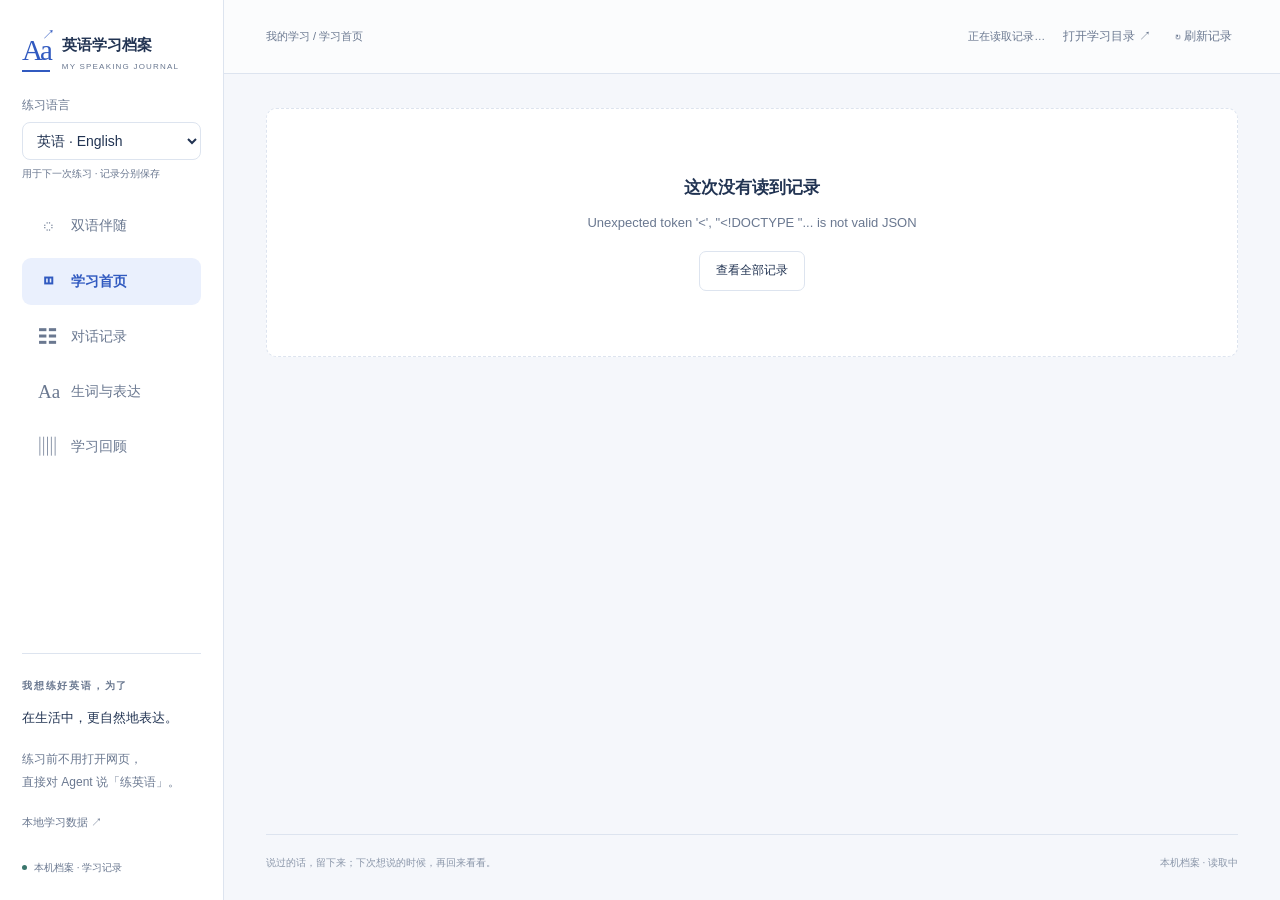
==== assets/library/index.html @ 30a13609 "Integrate Japanese as a language option in the English coach" ====
<!doctype html>
<html lang="zh-CN"><head><meta charset="utf-8"><meta name="viewport" content="width=device-width, initial-scale=1"><title>我的英语学习档案</title><link rel="icon" href="favicon.svg" type="image/svg+xml"><link rel="stylesheet" href="app.css"><link rel="stylesheet" href="live.css"><script src="/language.js" defer></script><script src="live.js" defer></script><script src="storage.js" defer></script><script src="app.js" defer></script></head>
<body><a class="skip" href="#content">跳到正文</a>
<aside class="sidebar"><a class="brand" href="#overview"><span class="brand-mark" aria-hidden="true">Aa<span>↗</span></span><span>英语学习档案<small>MY SPEAKING JOURNAL</small></span></a><div class="language-picker"><label for="practice-language">练习语言</label><select id="practice-language" aria-describedby="language-note"><option value="en" selected>英语 · English</option><option value="ja" >日语 · 日本語</option></select><small id="language-note">用于下一次练习 · 记录分别保存</small><p id="language-error" role="status" hidden></p></div><nav aria-label="主要导航"><a href="#live" data-nav="live"><span aria-hidden="true">◌</span>双语伴随</a><a href="#overview" data-nav="overview"><span aria-hidden="true">◫</span>学习首页</a><a href="#sessions" data-nav="sessions"><span aria-hidden="true">☷</span>对话记录</a><a href="#terms" data-nav="terms"><span aria-hidden="true">Aa</span>生词与表达</a><a href="#stats" data-nav="stats"><span aria-hidden="true">▥</span>学习回顾</a></nav><div class="side-note"><span class="eyebrow">我想练好英语，为了</span><p id="goal">在生活中，更自然地表达。</p><span class="fine">练习前不用打开网页，<br>直接对 Agent 说「练英语」。</span></div><a class="storage-link" href="#storage" data-nav="storage">本地学习数据 ↗</a><div class="local-tag"><i></i>本机档案 · 学习记录</div></aside>
<div class="workspace"><header class="topbar"><span id="breadcrumb">我的学习 / 学习首页</span><div><span class="sync" id="sync">正在读取记录…</span><button class="quiet folder-shortcut" data-open-folder type="button">打开学习目录 ↗</button><button class="quiet" id="refresh" type="button">↻ 刷新记录</button></div></header><section id="review-notice" class="review-notice" aria-label="本次与最近复盘" hidden></section><main id="content" tabindex="-1" aria-busy="true"><div class="empty">正在打开你的学习档案…</div></main><footer>说过的话，留下来；下次想说的时候，再回来看看。<span>本机档案 · <span id="revision">读取中</span></span></footer></div>
<dialog id="term-dialog" aria-labelledby="dialog-title"><div class="dialog-tools"><span class="eyebrow">我的表达卡片</span><button class="icon-button" id="close-dialog" aria-label="关闭表达详情">×</button></div><div id="dialog-content"></div></dialog><div role="status" id="toast" class="toast" hidden></div>
</body></html>
---- assets/library/app.css ----
:root{--ink:#213352;--muted:#6a7890;--blue:#315ac0;--pale:#eaf0fd;--paper:#fff;--bg:#f5f7fb;--line:#dde4ef;--green:#3a766c;--body:-apple-system,BlinkMacSystemFont,"PingFang SC","Microsoft YaHei",sans-serif;--display:Georgia,"Times New Roman",serif}
*{box-sizing:border-box}body{margin:0;background:var(--bg);color:var(--ink);font-family:var(--body);font-size:14px;line-height:1.65}button,input,select{font:inherit}button,a,input,select,summary{-webkit-tap-highlight-color:transparent}button{cursor:pointer}button:disabled{cursor:default;opacity:.4}a{color:var(--blue);text-decoration:none}a:hover{text-decoration:underline}button:focus-visible,a:focus-visible,input:focus-visible,select:focus-visible,summary:focus-visible{outline:3px solid #799be9;outline-offset:4px}h1,h2,h3,p{margin:0}h1{font-size:30px;letter-spacing:-1px;font-weight:650;line-height:1.4}h2{font-size:19px;line-height:1.45;font-weight:650}h3{font-size:16px;font-weight:600}p+p{margin-top:10px}.muted,.fine{color:var(--muted)}.fine{font-size:12px}.eyebrow{display:block;font-size:10px;letter-spacing:1.8px;font-weight:600;color:var(--muted);text-transform:uppercase}.skip{position:fixed;top:-100px;left:20px;z-index:30;background:white;padding:10px}.skip:focus{top:10px}.sidebar{width:224px;position:fixed;inset:0 auto 0 0;background:var(--paper);border-right:1px solid var(--line);padding:34px 22px 24px;display:flex;flex-direction:column}.brand{color:var(--ink);display:flex;align-items:center;gap:12px;font-size:15px;font-weight:650;line-height:1.4}.brand:hover{text-decoration:none}.brand small{font-size:8px;letter-spacing:1.2px;display:block;margin-top:6px;color:var(--muted);font-weight:500}.brand-mark{font:29px var(--display);letter-spacing:-3px;color:var(--blue);position:relative;border-bottom:2px solid var(--blue);padding-bottom:3px}.brand-mark span{font:13px var(--body);position:absolute;right:-5px;top:-8px;letter-spacing:0}nav{display:grid;gap:8px;margin-top:51px}nav a{display:flex;align-items:center;gap:14px;color:var(--muted);padding:12px 16px;border-radius:9px;font-size:14px}nav a:hover{background:var(--bg);text-decoration:none}nav a.active{color:var(--blue);background:var(--pale);font-weight:600}nav a>span{width:19px;text-align:center;font-size:19px;line-height:1;font-family:var(--display)}.side-note{border-top:1px solid var(--line);padding-top:24px;margin-top:auto}.side-note p{font-size:13px;margin:12px 0 16px;line-height:1.9}.local-tag{font-size:10px;color:var(--muted);margin-top:28px;display:flex;gap:7px;align-items:center}.local-tag i{width:5px;height:5px;background:var(--green);border-radius:50%}.workspace{margin-left:224px}.topbar{height:74px;border-bottom:1px solid var(--line);display:flex;align-items:center;justify-content:space-between;padding:0 42px;background:#ffffffa8;color:var(--muted);font-size:11px}.topbar>div{display:flex;align-items:center;gap:18px}.quiet{border:0;background:none;color:var(--muted);font-size:12px;padding:6px}.quiet:hover{color:var(--blue)}main{max-width:1270px;margin:auto;padding:34px 42px 44px;min-height:calc(100vh - 140px)}.page-heading{display:flex;align-items:flex-end;justify-content:space-between;gap:20px;margin-bottom:26px}.page-heading p{margin-top:8px;font-size:13px;color:var(--muted)}.page-heading .eyebrow{margin-bottom:6px}.button{display:inline-flex;align-items:center;justify-content:center;gap:10px;padding:9px 16px;min-height:39px;border:1px solid var(--line);border-radius:7px;background:white;color:var(--ink);font-size:12px;white-space:nowrap}.button:hover{text-decoration:none;background:var(--bg);border-color:#a6b9e2}.button.primary{background:var(--blue);color:white;border-color:var(--blue)}.button.primary:hover{background:#254aaa}.button.small{min-height:30px;padding:4px 10px;font-size:11px}.text-link{font-size:12px;display:inline-flex;align-items:center;gap:8px}.numbers{display:flex;gap:40px;margin:4px 0 30px}.metric{display:flex;align-items:baseline;gap:9px}.metric strong{font-family:var(--display);font-weight:400;font-size:29px;font-variant-numeric:tabular-nums;line-height:1.2}.metric>span{font-size:11px;color:var(--muted)}.help{display:inline-block;position:relative;margin-left:4px;vertical-align:middle;line-height:1}.help>button{width:15px;height:15px;border:1px solid #afbdd2;background:transparent;color:var(--muted);font:10px var(--body);border-radius:50%;padding:0}.help-body{display:none;position:absolute;z-index:15;left:0;top:23px;width:240px;max-width:75vw;padding:13px 15px;background:var(--ink);border-radius:7px;color:white;font:12px/1.7 var(--body);box-shadow:0 6px 25px #15264825;white-space:normal;letter-spacing:0}.help:hover .help-body,.help:focus-within .help-body,.help.open .help-body{display:block}.hero{display:grid;grid-template-columns:minmax(0,1.42fr) minmax(270px,.85fr);border:1px solid #ccdaf6;background:#eef3ff;border-radius:13px;overflow:hidden;margin-bottom:32px}.hero-quote{padding:28px 32px 32px;position:relative;background:linear-gradient(115deg,#edf3ff,#e5edff)}.hero-quote .eyebrow{color:var(--blue);font-size:10px}.hero-quote blockquote{font:clamp(26px,2.8vw,37px)/1.28 var(--display);letter-spacing:-.7px;color:#274781;margin:24px 0 14px;max-width:580px}.hero-quote p{font-size:12px;color:#687d9e}.hero-summary{padding:28px;background:#ffffff70;display:flex;flex-direction:column;align-items:flex-start}.hero-summary .tag{margin-bottom:12px}.hero-summary h2{font-size:17px;margin-bottom:12px}.hero-summary>p{font-size:12px;line-height:1.9;margin-bottom:20px;color:#536480}.hero-summary .button{margin-top:auto}.tag{display:inline-flex;align-items:center;font-size:10px;border-radius:4px;padding:3px 7px;color:var(--blue);background:var(--pale);line-height:1.6}.tag.neutral{color:var(--muted);background:#f0f3f7}.tag.green{background:#eaf3f0;color:var(--green)}.home-grid{display:grid;grid-template-columns:minmax(0,1.35fr) minmax(290px,1fr);gap:28px}.section-head{display:flex;align-items:center;justify-content:space-between;gap:12px;margin-bottom:17px}.section-head p{font-size:11px;color:var(--muted);margin-top:4px}.panel{background:var(--paper);border:1px solid var(--line);border-radius:11px;padding:24px}.session-link{display:grid;grid-template-columns:46px minmax(0,1fr) 15px;gap:16px;align-items:center;padding:17px 0;border-bottom:1px solid var(--line);color:var(--ink)}.session-link:first-child{padding-top:0}.session-link:last-child{border:0;padding-bottom:0}.session-link:hover{text-decoration:none}.session-link:hover h3{color:var(--blue)}.date-stamp{font-size:11px;color:var(--muted);line-height:1.6}.date-stamp strong{font:21px var(--display);color:#405778;display:block;font-variant-numeric:tabular-nums}.session-link h3{font-size:13px;line-height:1.6}.session-link p{font-size:10px;color:var(--muted);margin-top:5px}.arrow{color:#8093b0}.books{display:grid;grid-template-columns:repeat(3,minmax(0,1fr));gap:12px}.book{display:flex;flex-direction:column;min-height:172px;padding:20px 14px 16px 20px;border:1px solid #cddbf7;border-left:6px solid #b5c9f0;border-radius:3px 9px 9px 3px;background:#edf2ff;color:var(--ink);box-shadow:3px 4px 0 #e5eaf3;transition:transform .18s}.book:nth-child(2){background:#f0f4ef;border-color:#d4dfd1;border-left-color:#b8cdb9}.book:nth-child(3){background:#f2f0f8;border-color:#ded7ea;border-left-color:#c5badb}.book:hover{transform:translateY(-4px);text-decoration:none}.book .book-en{font:italic 17px/1.4 var(--display);color:#8090ab;margin-bottom:auto;overflow-wrap:anywhere}.book h3{font-size:13px;margin:16px 0 5px}.book p{font-size:10px;color:var(--muted)}.section-note{margin-top:13px;font-size:10px;color:var(--muted)}.quick-review{margin-top:26px;padding-top:24px;border-top:1px solid var(--line)}.review-small{display:block;color:var(--ink);padding:12px 0;border-bottom:1px solid var(--line);font-size:12px}.review-small:last-child{border:0}.review-small span{display:block;color:var(--muted);font-size:10px;margin-top:4px}.practice-note{display:flex;gap:12px;background:#eef3fb;border-radius:8px;padding:18px 20px;margin-top:28px}.practice-note strong{font-size:12px;font-weight:600;white-space:nowrap}.practice-note p{font-size:12px;color:var(--muted)}.filters{display:flex;gap:10px;align-items:end;flex-wrap:wrap;background:white;border:1px solid var(--line);padding:18px;border-radius:10px;margin-bottom:20px}.filters label{font-size:10px;color:var(--muted);display:flex;flex-direction:column;gap:5px}.filters .search-field{flex:1;min-width:190px}.filters input,.filters select{background:white;border:1px solid var(--line);border-radius:6px;color:var(--ink);padding:9px 10px;min-height:38px;max-width:100%;font-size:12px}.filters input[type=date]{width:143px}.filters select{max-width:150px}.filter-meta{display:flex;align-items:center;justify-content:space-between;margin:17px 0;color:var(--muted);font-size:11px;gap:12px}.chips{display:flex;flex-wrap:wrap;gap:8px;margin-bottom:20px}.chip{border:1px solid var(--line);background:white;border-radius:20px;padding:6px 13px;color:var(--muted);font-size:11px;cursor:pointer}.chip.active{background:var(--blue);color:white;border-color:var(--blue)}.chip:hover{text-decoration:none;border-color:#97addc}.records{display:grid;gap:14px}.record-card{display:grid;grid-template-columns:63px minmax(0,1fr) 100px;gap:22px;align-items:start;background:white;border:1px solid var(--line);border-radius:10px;padding:23px}.record-card .date-stamp{padding-top:2px}.record-card h2{font-size:17px;margin-bottom:9px}.record-card p{font-size:12px;color:var(--muted);margin-top:12px;line-height:1.85}.record-card .meta{display:flex;align-items:center;gap:8px;flex-wrap:wrap;font-size:10px;color:var(--muted)}.record-card .action{align-self:center;text-align:right}.pager{display:flex;align-items:center;justify-content:center;gap:20px;margin-top:26px;font-size:11px;color:var(--muted)}.terms-grid{display:grid;grid-template-columns:repeat(2,minmax(0,1fr));gap:16px}.term-card{display:flex;flex-direction:column;background:white;border:1px solid var(--line);border-radius:10px;padding:23px;min-height:219px}.term-card .meta{display:flex;justify-content:space-between;gap:10px;align-items:center;font-size:10px;color:var(--muted);margin-bottom:17px}.term-card h2{font:23px/1.45 var(--display);overflow-wrap:anywhere;font-weight:400}.term-card .chinese{font-size:12px;line-height:1.8;margin-top:9px;color:var(--muted)}.term-card .card-bottom{display:flex;justify-content:space-between;align-items:center;margin-top:auto;padding-top:21px;gap:10px;font-size:10px;color:var(--muted)}.term-card .recall-prompt{font-size:16px;color:var(--ink);margin:0 0 20px;line-height:1.9}.term-card details summary{font-size:12px;color:var(--blue);cursor:pointer}.term-card details h2{margin-top:15px}.term-card .icon-button{padding:0;color:var(--blue)}.back{display:inline-block;margin-bottom:22px;font-size:12px}.lesson-heading{border-bottom:1px solid var(--line);padding-bottom:24px;margin-bottom:24px}.lesson-heading .meta{display:flex;gap:10px;align-items:center;margin:12px 0 0;color:var(--muted);font-size:11px}.lesson-layout{display:grid;grid-template-columns:minmax(0,1fr) 260px;gap:25px}.lesson-summary{padding:23px 26px;background:var(--pale);border-left:3px solid #809dd9;border-radius:0 9px 9px 0;margin-bottom:28px}.lesson-summary h2{font-size:15px;margin-bottom:10px}.lesson-summary p{font-size:13px;line-height:1.95}.excerpt{padding:24px 0;border-bottom:1px solid var(--line)}.excerpt:first-of-type{padding-top:0}.excerpt .small-label{color:var(--muted);font-size:10px;display:block;margin-bottom:7px}.excerpt .original{font:18px/1.6 var(--display);color:#718099;margin-bottom:17px;overflow-wrap:anywhere}.excerpt .model{font:24px/1.5 var(--display);color:#274781;margin-bottom:8px;overflow-wrap:anywhere}.excerpt .chinese{font-size:12px;color:var(--muted)}.evidence-note{font-size:11px!important;color:var(--muted);line-height:1.85;margin-top:15px!important;padding-left:12px;border-left:2px solid var(--line)}.lesson-aside .panel{margin-bottom:16px;padding:21px}.lesson-aside h2{font-size:14px;margin-bottom:14px}.lesson-aside p{font-size:12px;line-height:1.9}.source-box{margin-top:24px;font-size:11px;color:var(--muted)}.source-box summary{cursor:pointer;color:var(--blue)}.source-box p{overflow-wrap:anywhere;margin-top:8px}.source-box a{display:inline-block;margin-top:12px}.empty{text-align:center;padding:65px 22px;background:white;border:1px dashed var(--line);border-radius:10px;color:var(--muted);font-size:13px}.empty strong{display:block;color:var(--ink);font-size:17px;margin-bottom:10px}.empty .button{margin-top:18px}.stats-grid{display:grid;grid-template-columns:1.25fr 1fr;gap:24px;margin-bottom:25px}.activity-bars{height:180px;display:flex;gap:14px;align-items:stretch;padding-top:10px}.day-column{flex:1;display:flex;flex-direction:column;justify-content:end;align-items:center;color:var(--muted);font-size:10px;min-width:24px}.day-column .bar{width:100%;max-width:55px;border-radius:5px 5px 0 0;background:#bdcdef;min-height:3px;margin:7px 0 9px}.day-column:hover{text-decoration:none}.day-column:hover .bar{background:var(--blue)}.day-column strong{font-size:12px;color:var(--blue);font-weight:500}.legend-list{margin-top:21px}.legend-row{display:grid;grid-template-columns:100px 1fr 24px;align-items:center;gap:14px;font-size:11px;margin:17px 0}.track{height:6px;border-radius:5px;background:#edf1f8;overflow:hidden}.track i{display:block;height:100%;background:#7f9cda;border-radius:5px}.legend-row strong{text-align:right;font-size:12px;font-weight:500}.observation{display:grid;grid-template-columns:68px 1fr auto;align-items:baseline;gap:20px;border-top:1px solid var(--line);padding:18px 0;font-size:12px}.observation:first-of-type{border:0}.observation>span{font-size:11px;color:var(--muted);font-variant-numeric:tabular-nums}.observation p{line-height:1.85}.observation a{white-space:nowrap;font-size:11px}.stats-callout{margin-bottom:25px;padding:22px 25px;background:var(--pale);border-radius:10px;font-size:13px;line-height:1.85}.stats-callout strong{font-weight:600}.stats-callout .fine{margin-top:6px}dialog{max-width:660px;width:calc(100% - 32px);max-height:85vh;border:1px solid var(--line);border-radius:15px;padding:28px;color:var(--ink);box-shadow:0 24px 120px #14244833}dialog::backdrop{background:#13244270;backdrop-filter:blur(3px)}.dialog-tools{display:flex;align-items:center;justify-content:space-between;margin-bottom:18px}.icon-button{border:0;background:transparent;color:var(--muted);font-size:24px;padding:0 5px}.dialog-title{font:30px/1.45 var(--display);margin:17px 0 13px;overflow-wrap:anywhere}.dialog-section{border-top:1px solid var(--line);margin-top:23px;padding-top:20px}.dialog-section h3{font-size:12px;margin-bottom:10px}.dialog-section p{font-size:12px}.source-links{display:grid;gap:10px;margin-top:12px;font-size:12px}.toast{position:fixed;bottom:25px;left:50%;transform:translateX(-50%);z-index:50;background:var(--ink);color:white;max-width:90vw;border-radius:8px;padding:12px 20px;font-size:12px}footer{margin:0 42px;padding:20px 0;border-top:1px solid var(--line);display:flex;justify-content:space-between;gap:15px;color:#8a96a9;font-size:10px}main:focus{outline:0}.boundary{font-size:11px;color:var(--muted);padding-top:17px;line-height:1.85}.recent-title{max-width:100%}.error{color:#8f4242}
.study-toolbar{display:flex;align-items:center;justify-content:space-between;gap:18px;margin:24px 0 20px}.study-toolbar>p{font-size:11px;color:var(--muted)}.study-modes{display:flex;background:#e9eef7;border:1px solid var(--line);border-radius:9px;padding:4px;gap:4px}.study-modes button{min-height:54px;min-width:102px;padding:8px 16px;border:1px solid transparent;border-radius:6px;background:transparent;color:var(--muted);font-size:12px;text-align:left}.study-modes button span{display:block;font-size:10px;font-weight:400;margin-top:1px;opacity:.8}.study-modes button[aria-pressed=true]{background:white;border-color:#d5dff0;color:var(--blue);font-weight:600;box-shadow:0 2px 4px #223a6310}.study-modes button:hover{color:var(--blue)}.study-modes button:active{background:#dae4f6}.term-card.flashcard{min-height:290px;border-top:3px solid #b7c9ef;transition:border-color .15s}.flashcard-front{flex:1;padding:4px 0 22px}.flashcard-label{display:block;font-size:10px;letter-spacing:.7px;color:var(--muted);margin-bottom:12px}.term-card .chinese-question{font-family:var(--body);font-size:18px;font-weight:500;line-height:1.85;letter-spacing:.1px}.term-card .english-question{font-family:var(--display);font-size:24px;line-height:1.5}.flashcard-answer{background:#eef3fe;border-radius:8px;margin:0 0 17px;padding:18px 20px}.flashcard-answer[hidden]{display:none}.flashcard-answer .flashcard-label{color:#7589ad;margin-bottom:8px}.flashcard-answer .english-answer{font:25px/1.5 var(--display);color:#274781;overflow-wrap:anywhere}.flashcard-answer .chinese-answer{font-size:15px;line-height:1.8}.reveal-button{display:flex;justify-content:space-between;align-items:center;gap:12px;min-height:44px;width:100%;padding:10px 13px;border:1px solid #d4dff4;border-radius:7px;background:#f4f7ff;color:var(--blue);font-size:12px;text-align:left;transition:background .15s}.reveal-button:hover{background:#e9f0ff}.reveal-button:active{background:#dbe6ff}.reveal-button[aria-expanded=true]{background:transparent;border-color:var(--line);color:var(--muted)}.reveal-button[aria-expanded=true]>span:last-child{transform:rotate(180deg)}.term-card.flashcard.is-revealed{border-top-color:var(--blue)}.term-card.flashcard .card-bottom{margin-top:0;padding-top:18px}.flashcard .button.small,#hide-answers{min-height:36px}.flashcard .card-bottom>a{padding:6px 0}.flashcard .button.small:active,#hide-answers:active{background:var(--pale)}
@media(max-width:1100px){.study-toolbar{align-items:start;flex-direction:column;gap:10px}.study-toolbar>p{margin-left:3px}}
@media(max-width:600px){.study-modes{width:100%}.study-modes button{min-width:0;flex:1;padding:8px 11px}.term-card.flashcard{min-height:285px}.term-card .chinese-question{font-size:17px}.flashcard-answer .english-answer{font-size:23px}.flashcard-answer{padding:17px}.study-toolbar{margin:20px 0 18px}.filter-meta #hide-answers{font-size:10px;padding:6px 9px}}
.term-filters{border:1px solid var(--line);border-radius:9px;background:white;margin-bottom:20px}.term-filters>summary{cursor:pointer;font-size:12px;padding:12px 16px;color:var(--ink);min-height:44px}.term-filters>summary span{color:var(--muted);font-size:10px;margin-left:14px}.term-filters>summary:active{background:var(--pale)}.term-filters .filters{border:0;border-top:1px solid var(--line);border-radius:0;margin:0;background:transparent}
@media(min-width:1500px){main{padding-top:42px}.hero-quote{padding:34px 38px 36px}.hero-quote blockquote{font-size:39px}}
@media(max-width:1150px){.sidebar{width:192px;padding:30px 17px}.brand{font-size:13px;gap:10px}.workspace{margin-left:192px}.topbar{padding:0 28px}main{padding:30px 28px}.home-grid{gap:22px;grid-template-columns:1fr 1fr}.hero{grid-template-columns:1.15fr 1fr}.hero-quote{padding:25px}.hero-summary{padding:23px}.books{gap:9px}.book{padding:15px 9px 14px 12px}.book .book-en{font-size:14px}.book h3{font-size:12px}.panel{padding:20px}.numbers{gap:25px}.lesson-layout{grid-template-columns:1fr 225px}.sync{display:none}.stats-grid{gap:18px}.record-card{gap:17px;grid-template-columns:55px 1fr 85px}}
@media(max-width:900px){.sidebar{width:174px;padding:28px 14px}.brand-mark{display:none}.brand{padding-left:14px}.workspace{margin-left:174px}nav a{padding:11px 12px;font-size:13px;gap:12px}.hero{grid-template-columns:1fr}.hero-summary{display:block}.hero-summary h2{margin-bottom:8px}.hero-summary>p{margin-bottom:15px}.hero-quote blockquote{font-size:31px;max-width:500px;margin-top:19px}.home-grid{grid-template-columns:1fr}.home-grid>section:last-child{margin-top:6px}.book{min-height:157px;padding:18px}.book .book-en{font-size:21px}.book h3{font-size:14px}.numbers{gap:23px}.metric{gap:6px}.metric strong{font-size:26px}.metric>span{font-size:10px}.page-heading h1{font-size:27px}.lesson-layout{grid-template-columns:1fr}.lesson-aside{display:grid;grid-template-columns:1fr 1fr;gap:15px}.terms-grid{grid-template-columns:1fr}.stats-grid{grid-template-columns:1fr}.record-card{grid-template-columns:45px 1fr}.record-card .action{grid-column:2;text-align:left}.observation{grid-template-columns:65px 1fr;gap:8px 14px}.observation a{grid-column:2}.practice-note{display:block}.practice-note p{margin-top:7px}footer{margin:0 28px;display:block}footer>span{display:block;margin-top:6px}}
@media(max-width:600px){.sidebar{position:sticky;top:0;width:100%;height:auto;z-index:10;padding:12px 18px 8px;display:block;border-right:0;border-bottom:1px solid var(--line);background:#ffffffed;backdrop-filter:blur(12px)}.brand{font-size:14px;padding:0;gap:8px}.brand small{display:none}.brand-mark{display:inline;font-size:20px;padding-bottom:0}.brand-mark span{display:none}.side-note,.local-tag{display:none}nav{display:flex;gap:4px;justify-content:space-between;margin-top:12px}nav a{padding:7px 11px;font-size:12px;gap:0;white-space:nowrap}nav a>span{display:none}.workspace{margin:0}.topbar{height:49px;padding:0 20px;font-size:10px}.topbar .quiet{font-size:11px}.topbar>div{gap:0}main{padding:25px 20px 32px;min-height:60vh}.page-heading{margin-bottom:22px;align-items:start}.page-heading h1{font-size:26px}.page-heading p{font-size:12px;line-height:1.8}.page-heading>.button{font-size:11px;padding:7px 10px}.numbers{justify-content:space-between;gap:10px;flex-wrap:wrap;margin-bottom:24px}.metric{display:block}.metric strong{font-size:27px;display:block;margin-bottom:7px}.metric>span{font-size:10px}.metric .help{margin-left:3px}.metric .help-body{left:auto;right:0}.hero-quote{padding:23px}.hero-quote blockquote{font-size:30px;line-height:1.35;letter-spacing:-.5px;margin-top:22px}.hero-summary{padding:23px}.hero-summary h2{font-size:16px}.hero{margin-bottom:27px}.home-grid{gap:27px}.panel{padding:20px}.section-head h2{font-size:18px}.session-link{gap:12px}.session-link h3{font-size:12px}.session-link .date-stamp strong{font-size:19px}.books{gap:10px}.book{min-height:154px;padding:17px 10px}.book .book-en{font-size:17px}.book h3{font-size:12px}.book p{font-size:9px}.section-note{font-size:10px}.quick-review{margin-top:23px}.filters{padding:14px;gap:10px}.filters .search-field{flex-basis:100%}.filters label{flex:1;min-width:0}.filters input[type=date]{width:100%;min-width:0}.filters select{width:100%;max-width:100%}.filters input{width:100%}.filters .filter-actions{display:flex;gap:8px;flex-basis:100%}.filters .filter-actions .button{flex:1}.chips{gap:7px}.chip{font-size:10px;padding:6px 11px}.record-card{padding:18px;gap:14px;grid-template-columns:40px 1fr}.record-card h2{font-size:15px}.record-card p{font-size:11px;line-height:1.9}.record-card .meta{font-size:9px}.term-card{padding:21px}.term-card h2{font-size:23px}.filter-meta{font-size:10px}.filter-meta .button{font-size:10px}.lesson-heading h1{font-size:24px}.lesson-heading .meta{flex-wrap:wrap}.lesson-summary{padding:20px}.lesson-summary p{font-size:12px}.excerpt .model{font-size:23px}.lesson-aside{grid-template-columns:1fr;gap:0}.observation{grid-template-columns:1fr;gap:7px}.observation a{grid-column:1}.activity-bars{gap:9px}.stats-callout{padding:20px;font-size:12px}.stats-callout .fine{font-size:10px}.legend-row{grid-template-columns:95px 1fr 20px;gap:10px}dialog{padding:23px}.dialog-title{font-size:26px}.help-body{max-width:230px}footer{margin:0 20px;font-size:9px}.section-head .help-body{left:auto;right:0}}
@media(max-width:600px){.help .help-body{position:fixed;left:20px!important;right:20px!important;top:auto;bottom:20px;width:auto;max-width:none}}
@media(prefers-reduced-motion:reduce){*,*:before,*:after{scroll-behavior:auto!important;transition:none!important;animation:none!important}}
/* A single physical card: the answer is its back face, never a modal. */
.flip-item{min-height:0!important}.flip-control{display:block;position:relative;perspective:1100px;width:100%;padding:0;border:0;border-radius:10px;background:transparent;color:var(--ink);text-align:center;cursor:pointer}.flip-inner{display:grid;min-height:252px}.flip-face{grid-area:1/1;display:flex;flex-direction:column;align-items:center;justify-content:space-between;min-width:0;border-radius:10px;border:1px solid #d4dff1;padding:22px;background:linear-gradient(135deg,#f5f8ff,#eaf0fe);backface-visibility:hidden;-webkit-backface-visibility:hidden}.flip-back{transform:none;background:#e2ebff;border-color:#b7c9ed}.flip-face .flashcard-label{font-size:10px;font-weight:400;margin:0}.flip-word{display:block;margin:auto 0;padding:25px 0;overflow-wrap:anywhere;line-height:1.6}.flip-word.en{font:32px/1.4 var(--display);color:#294b87}.flip-word.zh{font:500 22px/1.75 var(--body);color:#314b74}.flip-word.long.en{font-size:24px}.flip-word.long.zh{font-size:18px}.flip-hint{display:block;font-size:11px;color:#6884b3;line-height:1.7}.flip-control:hover .flip-face{border-color:#8ca8dc}.flip-control:active .flip-inner{opacity:.88}.card-notes{margin-top:13px;border-top:1px solid var(--line);font-size:11px}.card-notes summary{cursor:pointer;padding:11px 0 0;color:var(--muted);min-height:33px}.card-notes>div{padding:15px 0 0}.card-notes p{font-size:12px;line-height:1.85;overflow-wrap:anywhere}.card-notes .flashcard-label{margin-top:15px;margin-bottom:5px}.card-notes .flashcard-label:first-child{margin-top:0}.storage-link{font-size:11px;color:var(--muted);display:block;margin-top:20px}.storage-link.active{color:var(--blue);font-weight:600}
.growth-section{margin:28px 0 38px;padding-bottom:30px;border-bottom:1px solid var(--line)}.growth-section>.section-head .eyebrow{margin-bottom:9px;font-size:9px}.growth-section>.section-head h2{font-size:24px;margin-bottom:7px}.growth-counts{display:grid;grid-template-columns:repeat(4,1fr);border:1px solid #d0dcef;border-radius:10px;overflow:hidden;background:#edf3ff;margin-top:23px}.growth-counts>div{padding:17px 21px;border-right:1px solid #d0dcef}.growth-counts>div:last-child{border-right:0}.growth-counts strong{font:27px var(--display);display:block;margin-bottom:5px;color:#3e5d92}.growth-counts span{color:#617795;font-size:11px}.growth-scope{font-size:10px;color:var(--muted);margin:12px 0 23px}.concept-story{border:1px solid var(--line);background:white;border-radius:12px;padding:28px;margin-top:19px}.concept-heading{display:flex;align-items:center;justify-content:space-between;gap:15px}.concept-heading h3{font:33px/1.4 var(--display);margin:5px 0;color:#31548d}.concept-heading p{font-size:12px;color:var(--muted)}.concept-heading .eyebrow{font-size:9px}.ability-grid{display:grid;grid-template-columns:repeat(3,1fr);gap:12px;margin:24px 0}.ability{background:#f4f6fb;border-radius:8px;padding:16px}.ability>span{font-size:10px;color:var(--muted);display:block}.ability strong{font-size:13px;display:block;margin:5px 0;color:#536986;font-weight:550}.ability small{font-size:9px;color:#8a99ae}.ability.achieved{background:#e9f3ed}.ability.achieved strong{color:var(--green)}.learning-timeline{list-style:none;margin:0;padding:0}.learning-timeline>li{position:relative;display:grid;grid-template-columns:84px 1fr;gap:20px;padding:20px 0 21px 23px;border-left:1px solid #d2ddf0;margin-left:5px}.learning-timeline>li:before{content:'';position:absolute;left:-5px;top:23px;width:9px;height:9px;border:2px solid white;border-radius:50%;background:#8aa7db;box-shadow:0 0 0 1px #b9cce9}.learning-timeline>li.next-evidence{border-left:1px dashed #d2ddf0}.learning-timeline>li.next-evidence:before{background:white;box-shadow:0 0 0 1px #bdc9dc}.timeline-date{font-family:var(--display);color:#6c82a3;font-size:17px;font-variant-numeric:tabular-nums}.timeline-date span{display:block;font:10px/1.6 var(--body);margin-top:5px;color:var(--muted)}.learning-timeline li strong{font-size:13px;font-weight:600}.learning-timeline li p{font-size:12px;line-height:1.9;color:var(--muted);margin-top:7px}.timeline-meta{display:flex;gap:15px;margin-top:10px;font-size:10px}.timeline-meta span{color:#8b99ad}.learning-timeline details{font-size:10px;margin-top:10px;color:#7a8aa1}.learning-timeline summary{cursor:pointer}.learning-timeline blockquote{font-size:12px;line-height:1.85;margin:10px 0 0;padding:10px 14px;background:var(--bg);border-radius:6px;overflow-wrap:anywhere}.next-evidence strong{color:#7d90a9}.concept-actions{display:flex;justify-content:space-between;gap:15px;align-items:center;border-top:1px solid var(--line);margin-top:20px;padding-top:18px}.concept-actions>span{font-size:10px;color:var(--muted)}.growth-rule{font-size:11px;padding:20px 0 0;color:var(--muted)}.growth-rule strong{font-size:12px;color:#5f7596}.growth-rule p{line-height:1.9;margin-top:6px;max-width:850px}.storage-current{background:var(--pale);border:1px solid #d1ddf4;border-radius:11px;padding:26px;margin-bottom:24px}.storage-current h2{margin:10px 0 14px;font-size:19px}.storage-current p{font-size:12px;color:var(--muted);margin-top:12px}.storage-current code,.storage-grid code,.storage-options code{display:block;overflow-wrap:anywhere;white-space:normal;font:12px/1.85 ui-monospace,SFMono-Regular,monospace;margin-top:12px;color:#496486;background:#ffffff70;padding:11px 13px;border:1px solid #dce5f2;border-radius:6px}.storage-grid{display:grid;grid-template-columns:1fr 1fr;gap:22px;margin-bottom:23px}.storage-grid h2,.storage-options h2{font-size:17px;margin-bottom:14px}.storage-grid p,.storage-options p{font-size:12px;line-height:1.9;color:var(--muted)}.storage-grid .fine,.storage-options .fine{font-size:10px;margin-top:13px}.storage-grid dl{display:grid;grid-template-columns:90px 1fr;gap:10px;margin:0;font-size:11px}.storage-grid dt{color:#577196}.storage-grid dd{margin:0;color:var(--muted)}.storage-options>div{padding:20px 0;border-top:1px solid var(--line)}.storage-options strong{font-size:13px}.storage-options p{margin-top:9px}
@media(max-width:900px){.growth-counts>div{padding:14px}.ability{padding:14px 10px}.concept-story{padding:23px}.storage-grid{grid-template-columns:1fr}.learning-timeline>li{grid-template-columns:65px 1fr;gap:13px}}
@media(max-width:600px){.flip-face{padding:22px 18px}.flip-inner{min-height:250px}.flip-word.en{font-size:29px}.flip-word.zh{font-size:20px}.flip-word.long.en{font-size:23px}.storage-link{position:absolute;right:20px;top:13px;font-size:10px;margin:0}.growth-section>.section-head h2{font-size:21px}.growth-counts{grid-template-columns:1fr 1fr}.growth-counts>div:nth-child(2){border-right:0}.growth-counts>div:nth-child(-n+2){border-bottom:1px solid #d0dcef}.concept-story{padding:20px}.concept-heading{align-items:start}.concept-heading h3{font-size:29px}.ability-grid{gap:7px}.ability strong{font-size:11px}.ability small{font-size:8px}.ability>span{font-size:9px}.ability{padding:12px 8px}.learning-timeline>li{grid-template-columns:1fr;gap:8px;padding-left:17px}.timeline-date{font-size:14px;display:flex;align-items:center;gap:12px}.timeline-date span{margin:0}.concept-actions{align-items:start;flex-direction:column;gap:12px}.storage-current{padding:20px}.storage-current code,.storage-grid code,.storage-options code{font-size:10px}.storage-grid dl{grid-template-columns:78px 1fr}.growth-scope{line-height:1.8}.growth-section>.section-head>.help .help-body{position:fixed}}
@media(prefers-reduced-motion:reduce){.flip-inner{transition:none}}
/* A compact overview opens into a searchable index and a bounded history. */
.progress-summary{margin:30px 0}.progress-summary .section-head p{font-size:13px;color:var(--muted);margin-top:7px}.progress-list{background:white;border:1px solid var(--line);border-radius:14px;overflow:hidden}.progress-row{display:grid;grid-template-columns:minmax(150px,1fr) minmax(210px,1.6fr) 170px;align-items:center;gap:25px;padding:24px;border-bottom:1px solid var(--line)}.progress-row:last-child{border:0}.progress-row h3{font-family:Georgia,serif;font-size:23px;font-weight:500;margin:0;overflow-wrap:anywhere}.progress-row p{font-size:12px;line-height:1.8;margin-top:7px;color:var(--muted);overflow-wrap:anywhere}.progress-row-meta{display:flex;flex-direction:column;gap:12px;font-size:11px;color:var(--muted);align-items:flex-end}.progress-row-meta a{font-size:12px}.progress-current{margin-bottom:18px}.progress-current .ability-grid{margin:20px 0}.next-practice{font-size:13px;line-height:1.9}.next-practice strong{margin-right:8px}.milestone-strip{display:flex;gap:12px;flex-wrap:wrap;margin:20px 0 30px}.milestone-strip a{display:flex;flex-direction:column;gap:8px;border-left:2px solid #b3c6ef;padding:5px 16px;font-size:12px}.milestone-strip strong{font-size:13px;font-weight:500}.progress-history .learning-timeline{margin-top:25px}.progress-history .learning-timeline li{padding-bottom:24px}.progress-history .timeline-date{font-size:12px}.evidence-disclosure{font-size:12px;margin-top:10px}.evidence-disclosure summary{cursor:pointer;color:#426399;padding:5px 0;min-height:32px}.evidence-disclosure p{line-height:1.8}.review-suggestion{border-bottom:1px solid var(--line);padding:18px 0}.review-suggestion a{font:21px Georgia,serif}.review-suggestion p{font-size:12px;line-height:1.8;margin:8px 0}.review-suggestion:last-of-type{margin-bottom:18px}.recent-observations{margin-top:24px}.card-bottom{gap:15px;flex-wrap:wrap}.progress-history .pager{flex-wrap:wrap}.progress-current .section-head{flex-wrap:wrap}
@media(max-width:1100px){.progress-row{grid-template-columns:1fr 1.6fr;gap:15px}.progress-row-meta{grid-column:1/-1;flex-direction:row;justify-content:space-between}.progress-summary .section-head{gap:16px;align-items:flex-start}.progress-summary .section-head>a{white-space:nowrap}}
@media(max-width:600px){.progress-row{grid-template-columns:1fr;padding:20px;gap:12px}.progress-row h3{font-size:25px}.progress-row-meta{grid-column:1;align-items:center}.progress-summary .section-head{flex-direction:column}.progress-history{padding:18px}.progress-history .learning-timeline li{grid-template-columns:1fr}.progress-history .timeline-date{display:flex;gap:14px}.progress-history .timeline-date span{margin-top:0}.progress-history .filters{padding:10px}.progress-history .filters button{min-height:44px}.progress-history .pager{gap:12px}.recent-observations .section-head{flex-wrap:wrap;gap:10px}.progress-current .ability-grid{grid-template-columns:1fr;gap:8px}.progress-current .ability{display:grid;grid-template-columns:1fr 1fr;align-items:center;padding:13px}.progress-current .ability small{grid-column:2}.progress-current .ability strong{margin:0}.milestone-strip{gap:16px}.progress-row-meta a{padding:8px 0}}

/* One visible face also protects browsers that flatten 3-D descendants. */
.flip-face[aria-hidden="true"]{visibility:hidden}.flip-face[aria-hidden="false"]{visibility:visible}.flip-control:active .flip-inner{opacity:1}.term-scope{background:#fff;border:1px solid var(--line);border-radius:10px;padding:16px 20px;margin-bottom:18px}.scope-switch{display:flex;gap:8px;flex-wrap:wrap}.term-scope p{margin-top:12px;font-size:13px;color:var(--muted)}.term-scope p strong{color:var(--ink)}.review-wait{padding:36px;max-width:640px;border:1px solid var(--line);border-radius:16px;background:white}.review-wait p{line-height:1.9;margin:14px 0}.review-wait .button{margin-top:14px}.review-indicator{display:block;width:26px;height:26px;border:3px solid #dce5f4;border-top-color:var(--blue);border-radius:50%;animation:review-spin 1.2s linear infinite;margin-bottom:22px}@keyframes review-spin{to{transform:rotate(360deg)}}

/* A durable review entry outside routed content; it does not force navigation. */
.review-notice{margin:12px 32px 0;padding:12px 16px;border:1px solid #cfdfdd;border-radius:10px;background:#eef6f3;flex-shrink:0;font-size:12px;color:#365b58}
.review-notice[hidden]{display:none}.review-notice-main{display:flex;align-items:center;justify-content:space-between;gap:12px}.review-notice-main>div{min-width:0}.review-notice strong,.review-notice span{display:block;overflow-wrap:anywhere}.review-notice span{margin-top:4px;font-size:11px;color:#607873}.review-notice .button{white-space:nowrap;flex-shrink:0}.review-notice details{margin-top:8px}.review-notice summary,.remaining-expressions>summary{cursor:pointer;padding:8px 0}.review-notice details a{display:block;padding:8px 0;overflow-wrap:anywhere}.remaining-expressions{border-top:1px solid var(--line);margin:20px 0}.remaining-expressions>summary{font-weight:600;color:#3c6082;min-height:44px}.remaining-expressions>summary:focus-visible,.review-notice summary:focus-visible{outline:2px solid #2860c6;outline-offset:3px}.coach-adjustments{background:#f0f7f3}.live-view .review-notice{margin:6px 20px 0;padding:8px 12px}.live-view .review-notice details{display:none}
@media(max-width:600px){.review-notice{margin:10px 16px 0;padding:12px}.review-notice-main{align-items:flex-start;flex-wrap:wrap;gap:8px}.review-notice .button{min-height:36px}.live-view .review-notice{margin:4px 12px 0}.live-view .review-notice-main{flex-wrap:nowrap}.live-view .review-notice span{display:none}.live-view .review-notice .button{font-size:10px;padding:5px 8px;min-height:30px}}
.review-notice{position:sticky;top:0;z-index:9}.live-view .review-notice{position:static}
@media(max-width:600px){.sidebar{height:92px}.sidebar nav{display:grid;grid-template-columns:repeat(5,minmax(0,1fr));gap:4px}.sidebar nav a{justify-content:center;padding:7px 3px;font-size:11px}.review-notice{top:92px}}

/* Optional learning annotations keep the clean sentence and flashcard face intact. */
.reading-guide{border-top:1px solid var(--line,#deded8);margin-top:18px;padding-top:12px;text-align:left;min-width:0}.reading-guide summary{cursor:pointer;font-weight:650;color:var(--ink,#263c34);font-size:14px}.reading-guide summary span{font-weight:400;color:#68756e;font-size:12px;margin-left:6px}.reading-body{padding:8px 0 2px}.reading-body .reading-line{font-size:21px;line-height:1.85;color:#283e34;overflow-wrap:anywhere;margin:14px 0}.reading-line strong{font-weight:800;text-decoration:underline;text-decoration-color:#b3c6b2;text-underline-offset:5px}.reading-break,.reading-tone{color:#77906c}.reading-body h3{font-size:13px;margin:18px 0 8px}.memory-parts{display:grid;grid-template-columns:repeat(auto-fit,minmax(145px,1fr));gap:8px}.memory-parts>div{padding:10px 12px;background:#f0f3ec;border-radius:8px;min-width:0}.memory-parts strong,.memory-parts span{display:block;overflow-wrap:anywhere}.memory-parts strong{font-size:15px}.memory-parts span{font-size:12px;color:#627264;margin-top:4px}.tone-note{font-size:14px;line-height:1.7}.storage-actions{display:flex;flex-wrap:wrap;gap:10px;margin:18px 0}.home-start{margin:0 0 24px}.topbar>div{display:flex;align-items:center;gap:12px}.folder-shortcut{white-space:nowrap}.storage-current code,.storage-options code{overflow-wrap:anywhere}
@media(max-width:600px){.topbar{gap:8px}.topbar>div{gap:8px}.folder-shortcut{font-size:12px}.topbar #breadcrumb{font-size:11px}.reading-body .reading-line{font-size:19px}.home-start .section-head{align-items:flex-start;flex-direction:column}}

.storage-transfer form {display:grid;gap:10px;max-width:680px;margin-top:24px}
.storage-transfer select,.storage-transfer input[type=text] {width:100%;box-sizing:border-box;min-height:44px;padding:10px;border:1px solid var(--line,#d6d8dd);border-radius:8px;background:var(--surface,#fff);color:inherit;font:inherit}
.storage-transfer input[type=file] {max-width:100%;margin:8px 0}
[hidden] {display:none!important}
#storage-plan {margin-top:20px;padding:18px;background:var(--soft,#f3f6f3);border-radius:12px}
#storage-plan code {display:block;overflow-wrap:anywhere}
#storage-result {min-height:1.5em;overflow-wrap:anywhere}
.review-preview {border:1px solid var(--line,#deded5);background:#fffdf7;border-radius:14px;padding:24px;margin:0 0 24px}
.review-preview-expression + .review-preview-expression {border-top:1px solid #e5e1d7;margin-top:18px;padding-top:18px}
.review-preview-expression p {margin:6px 0;overflow-wrap:anywhere}
.preview-english {font-family:Georgia,serif;font-size:clamp(20px,2.4vw,28px);line-height:1.5}

.language-picker{margin-top:24px;display:grid;gap:6px}.language-picker label{font-size:12px;color:var(--muted)}.language-picker select{width:100%;padding:9px 10px;border:1px solid var(--line);border-radius:8px;background:var(--paper);color:var(--ink)}.language-picker small,.language-picker p{font-size:10px;color:var(--muted)}.language-picker+nav{margin-top:20px}@media(max-width:900px){.language-picker{margin:16px 0}.language-picker select{min-height:40px}}
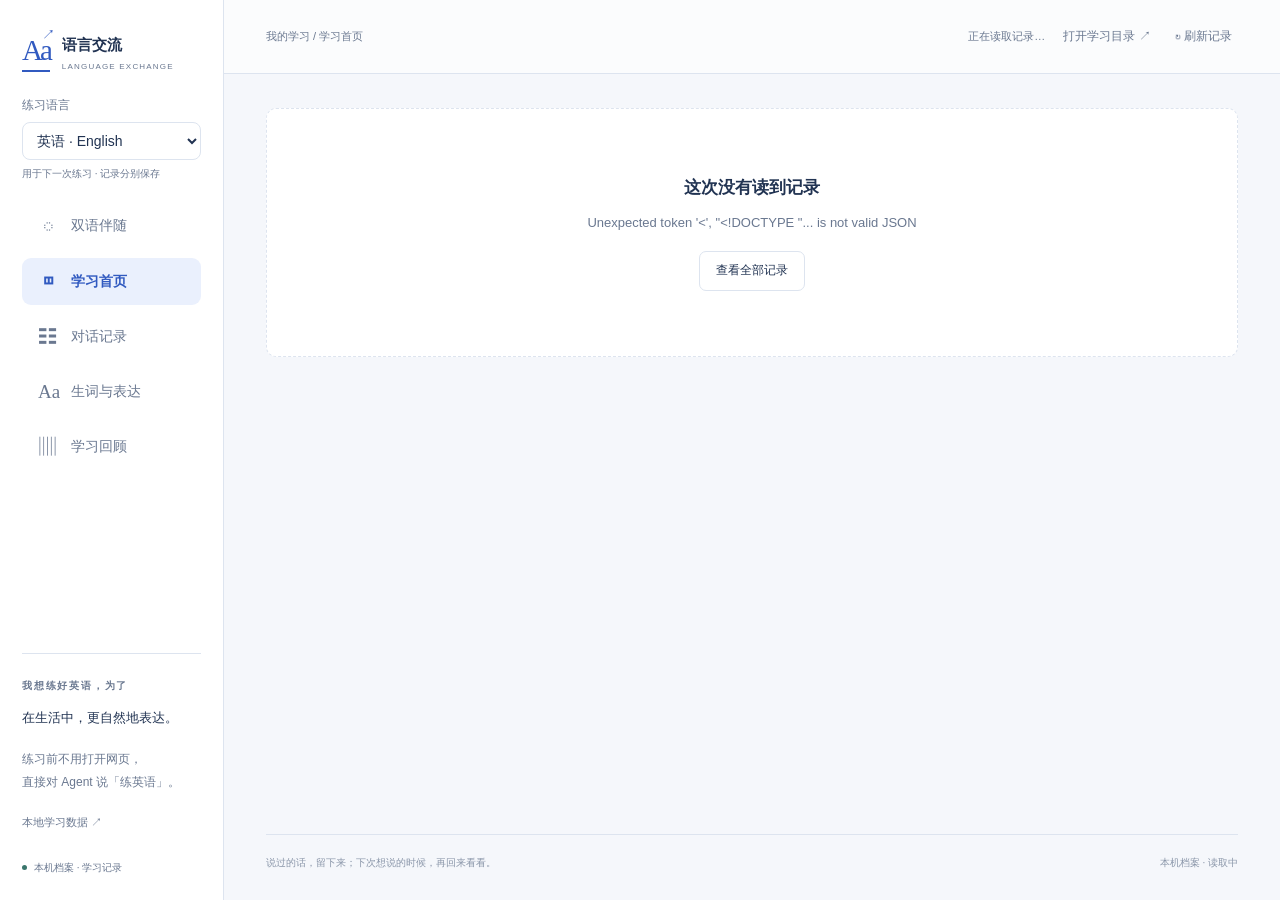
==== commit 6a4d69f9: "Rename coach display branding to Language Exchange" ====
--- a/assets/library/index.html
+++ b/assets/library/index.html
@@ -1,7 +1,7 @@
 <!doctype html>
-<html lang="zh-CN"><head><meta charset="utf-8"><meta name="viewport" content="width=device-width, initial-scale=1"><title>我的英语学习档案</title><link rel="icon" href="favicon.svg" type="image/svg+xml"><link rel="stylesheet" href="app.css"><link rel="stylesheet" href="live.css"><script src="/language.js" defer></script><script src="live.js" defer></script><script src="storage.js" defer></script><script src="app.js" defer></script></head>
+<html lang="zh-CN"><head><meta charset="utf-8"><meta name="viewport" content="width=device-width, initial-scale=1"><title>语言交流 · 英语</title><link rel="icon" href="favicon.svg" type="image/svg+xml"><link rel="stylesheet" href="app.css"><link rel="stylesheet" href="live.css"><script src="/language.js" defer></script><script src="live.js" defer></script><script src="storage.js" defer></script><script src="app.js" defer></script></head>
 <body><a class="skip" href="#content">跳到正文</a>
-<aside class="sidebar"><a class="brand" href="#overview"><span class="brand-mark" aria-hidden="true">Aa<span>↗</span></span><span>英语学习档案<small>MY SPEAKING JOURNAL</small></span></a><div class="language-picker"><label for="practice-language">练习语言</label><select id="practice-language" aria-describedby="language-note"><option value="en" selected>英语 · English</option><option value="ja" >日语 · 日本語</option></select><small id="language-note">用于下一次练习 · 记录分别保存</small><p id="language-error" role="status" hidden></p></div><nav aria-label="主要导航"><a href="#live" data-nav="live"><span aria-hidden="true">◌</span>双语伴随</a><a href="#overview" data-nav="overview"><span aria-hidden="true">◫</span>学习首页</a><a href="#sessions" data-nav="sessions"><span aria-hidden="true">☷</span>对话记录</a><a href="#terms" data-nav="terms"><span aria-hidden="true">Aa</span>生词与表达</a><a href="#stats" data-nav="stats"><span aria-hidden="true">▥</span>学习回顾</a></nav><div class="side-note"><span class="eyebrow">我想练好英语，为了</span><p id="goal">在生活中，更自然地表达。</p><span class="fine">练习前不用打开网页，<br>直接对 Agent 说「练英语」。</span></div><a class="storage-link" href="#storage" data-nav="storage">本地学习数据 ↗</a><div class="local-tag"><i></i>本机档案 · 学习记录</div></aside>
+<aside class="sidebar"><a class="brand" href="#overview"><span class="brand-mark" aria-hidden="true">Aa<span>↗</span></span><span>语言交流<small>LANGUAGE EXCHANGE</small></span></a><div class="language-picker"><label for="practice-language">练习语言</label><select id="practice-language" aria-describedby="language-note"><option value="en" selected>英语 · English</option><option value="ja" >日语 · 日本語</option></select><small id="language-note">用于下一次练习 · 记录分别保存</small><p id="language-error" role="status" hidden></p></div><nav aria-label="主要导航"><a href="#live" data-nav="live"><span aria-hidden="true">◌</span>双语伴随</a><a href="#overview" data-nav="overview"><span aria-hidden="true">◫</span>学习首页</a><a href="#sessions" data-nav="sessions"><span aria-hidden="true">☷</span>对话记录</a><a href="#terms" data-nav="terms"><span aria-hidden="true">Aa</span>生词与表达</a><a href="#stats" data-nav="stats"><span aria-hidden="true">▥</span>学习回顾</a></nav><div class="side-note"><span class="eyebrow">我想练好英语，为了</span><p id="goal">在生活中，更自然地表达。</p><span class="fine">练习前不用打开网页，<br>直接对 Agent 说「练英语」。</span></div><a class="storage-link" href="#storage" data-nav="storage">本地学习数据 ↗</a><div class="local-tag"><i></i>本机档案 · 学习记录</div></aside>
 <div class="workspace"><header class="topbar"><span id="breadcrumb">我的学习 / 学习首页</span><div><span class="sync" id="sync">正在读取记录…</span><button class="quiet folder-shortcut" data-open-folder type="button">打开学习目录 ↗</button><button class="quiet" id="refresh" type="button">↻ 刷新记录</button></div></header><section id="review-notice" class="review-notice" aria-label="本次与最近复盘" hidden></section><main id="content" tabindex="-1" aria-busy="true"><div class="empty">正在打开你的学习档案…</div></main><footer>说过的话，留下来；下次想说的时候，再回来看看。<span>本机档案 · <span id="revision">读取中</span></span></footer></div>
 <dialog id="term-dialog" aria-labelledby="dialog-title"><div class="dialog-tools"><span class="eyebrow">我的表达卡片</span><button class="icon-button" id="close-dialog" aria-label="关闭表达详情">×</button></div><div id="dialog-content"></div></dialog><div role="status" id="toast" class="toast" hidden></div>
 </body></html>
